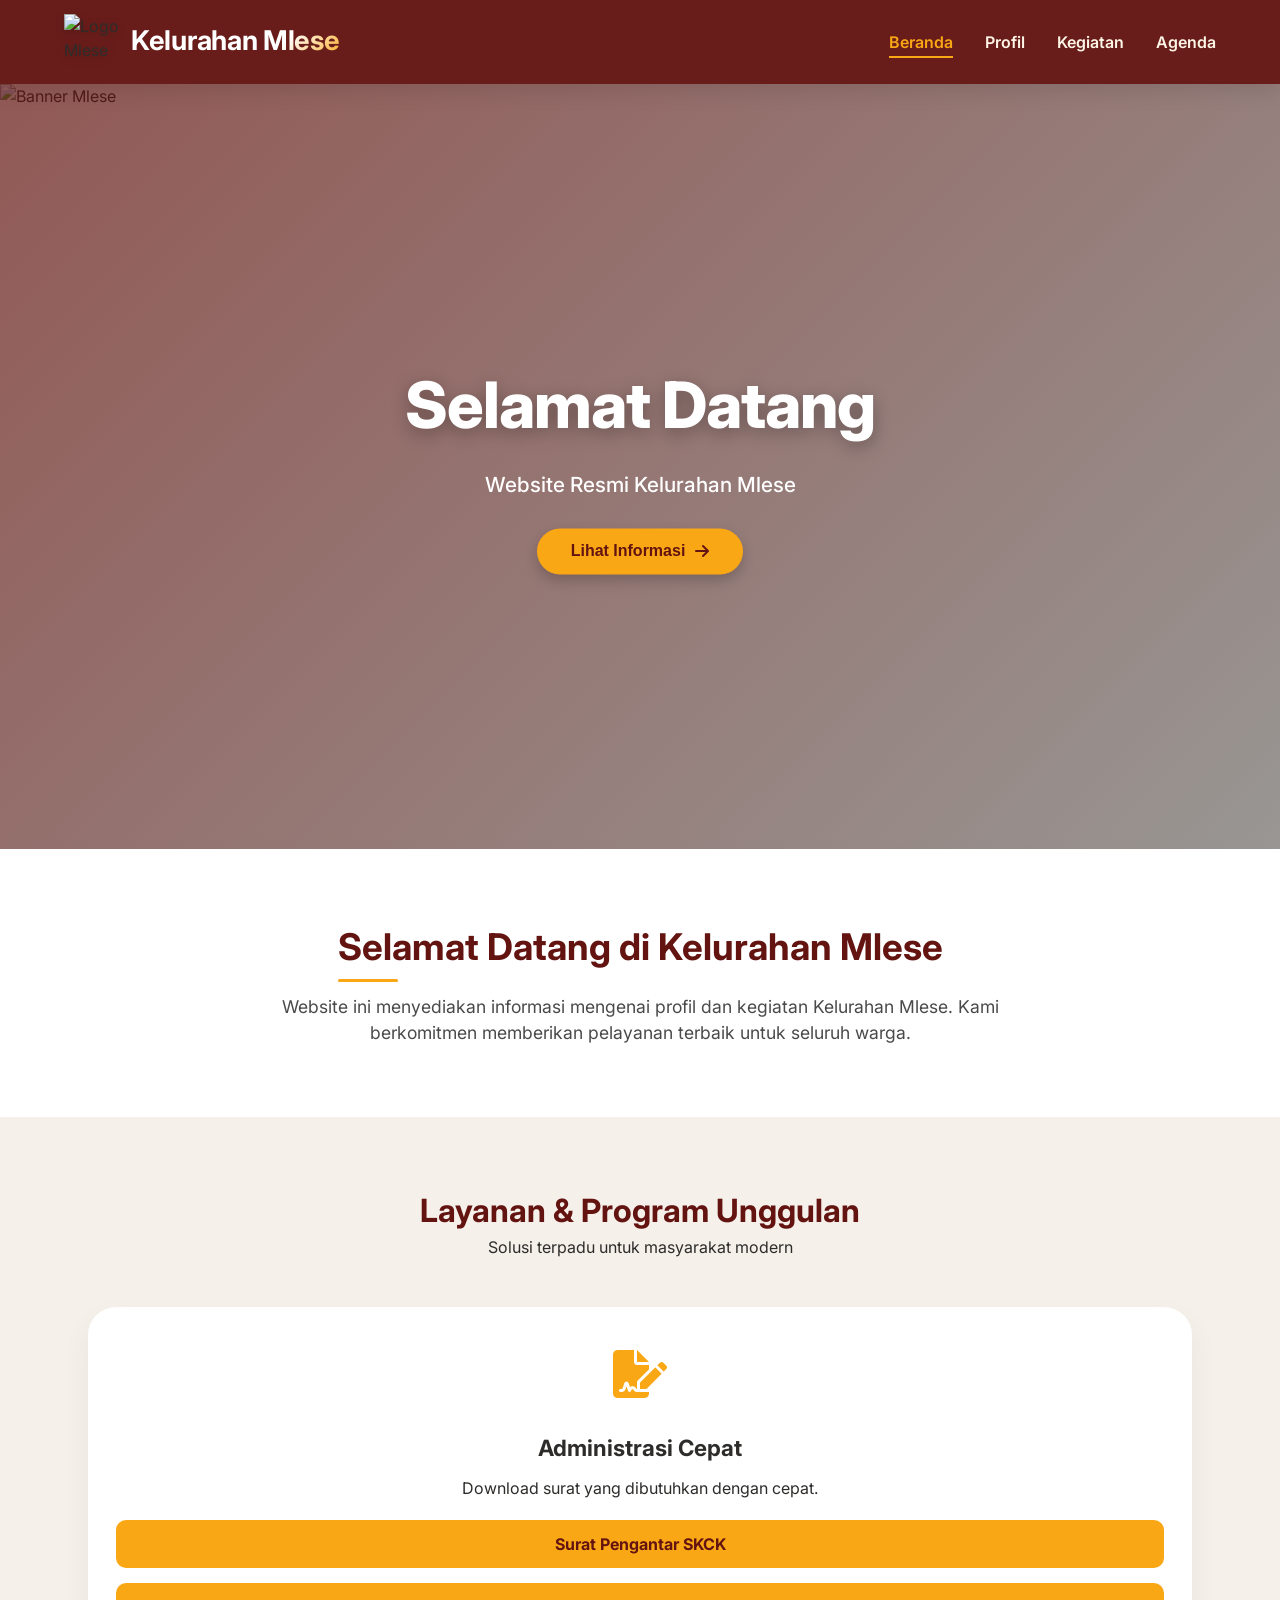
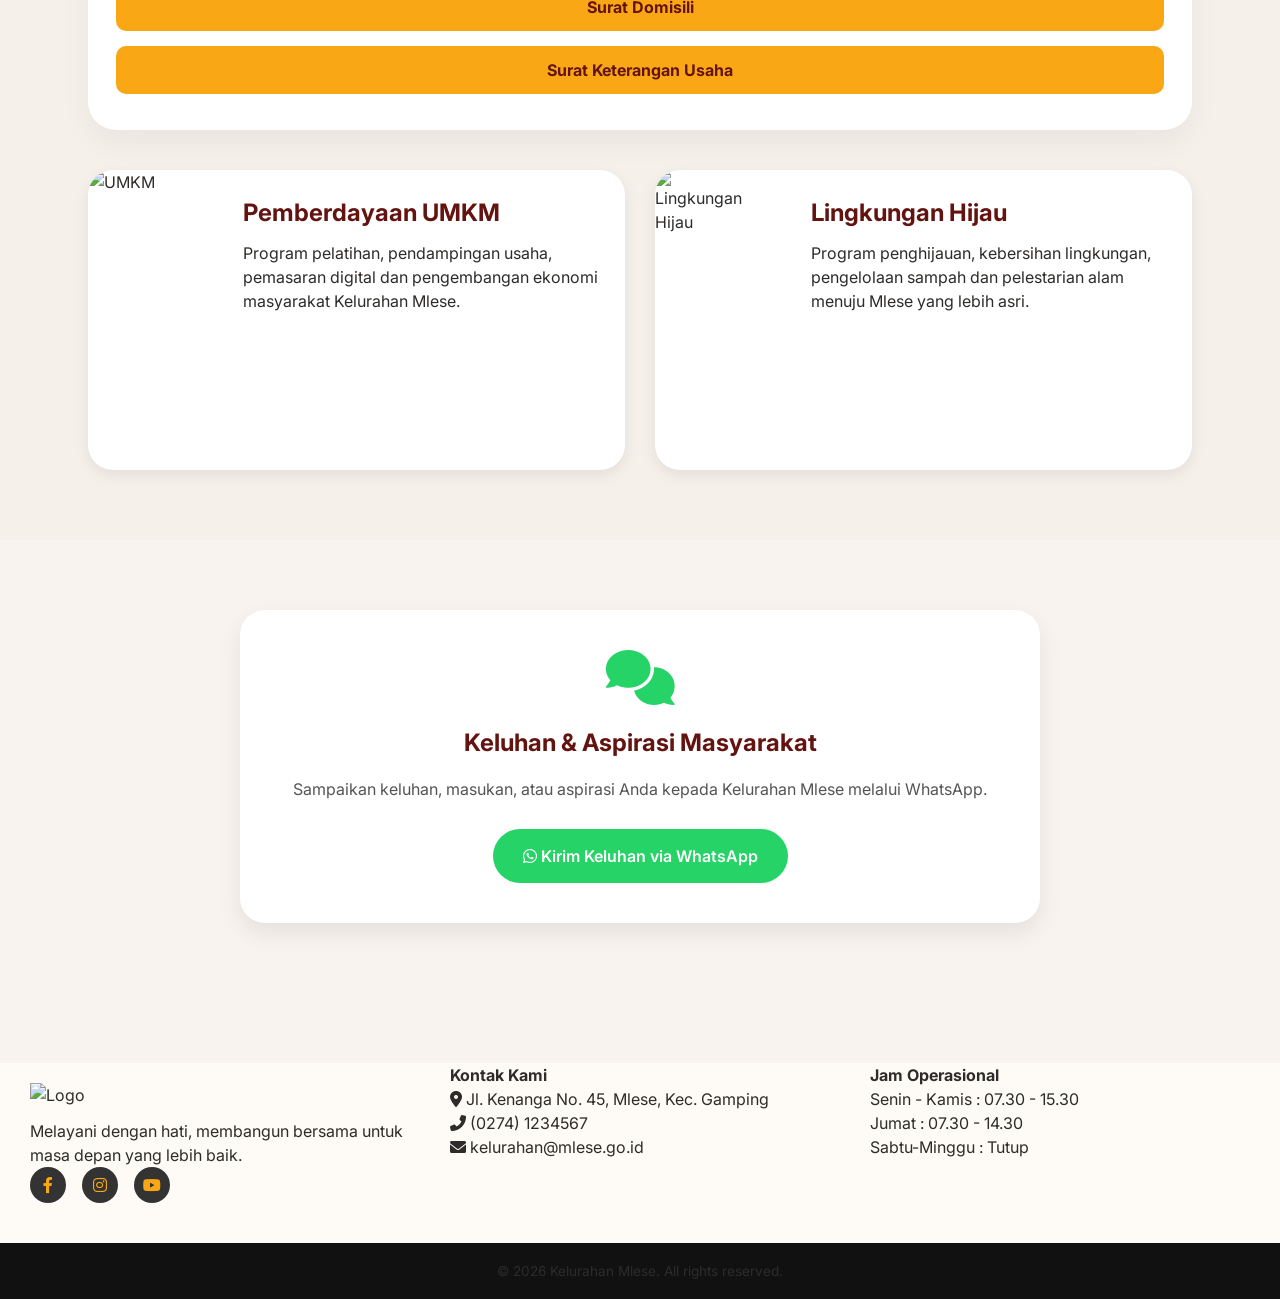
==== index.html @ a51179dd "Add files via upload" ====
<!DOCTYPE html>
<html lang="id">
<head>
    <meta charset="UTF-8">
    <meta name="viewport" content="width=device-width, initial-scale=1.0, viewport-fit=cover">
    <title>Kelurahan Mlese | Maju, Mandiri, Sejahtera</title>
    <link rel="icon" type="image/png" href="gambar/logo-mlese.png">
    <!-- Google Fonts + Font Awesome -->
    <link href="https://fonts.googleapis.com/css2?family=Inter:opsz,wght@14..32,300;14..32,400;14..32,600;14..32,700;14..32,800&display=swap" rel="stylesheet">
    <link rel="stylesheet" href="https://cdnjs.cloudflare.com/ajax/libs/font-awesome/6.0.0-beta3/css/all.min.css">
    <link rel="stylesheet" href="style.css">
</head>
<body>

    <header class="modern-header">
        <div class="logo">
            <img src="gambar/logo-mlese.png" alt="Logo Mlese">
            <h2>Kelurahan Mlese</h2>
        </div>
        <nav>
            <a href="index.html" class="nav-link">Beranda</a>
            <a href="profil.html" class="nav-link">Profil</a>
            <a href="kegiatan.html" class="nav-link">Kegiatan</a>
            <a href="agenda.html" class="nav-link">Agenda</a>
        </nav>
        <div class="hamburger" id="hamburger">
            <i class="fas fa-bars"></i>
        </div>
    </header>

    <section class="hero">
        <div class="hero-overlay"></div>
        <img src="gambar/banner.jpg" alt="Banner Mlese" class="hero-bg">
        <div class="hero-text animate-hero">
            <h1>Selamat Datang</h1>
            <p>Website Resmi Kelurahan Mlese</p>
            <button class="btn-primary" onclick="salam()">Lihat Informasi <i class="fas fa-arrow-right"></i></button>
        </div>
    </section>

    <section class="sambutan scroll-reveal">
        <div class="container">
            <h2><span class="accent-border">Selamat Datang</span> di Kelurahan Mlese</h2>
            <p>Website ini menyediakan informasi mengenai profil dan kegiatan Kelurahan Mlese. Kami berkomitmen memberikan pelayanan terbaik untuk seluruh warga.</p>
        </div>
    </section>

    <section class="layanan-modern scroll-reveal">

        <div class="container">

            <div class="section-header">
                <h3>Layanan & Program Unggulan</h3>
                <p>Solusi terpadu untuk masyarakat modern</p>
            </div>

            <!-- ADMINISTRASI CEPAT -->
            <div class="layanan-card">

                <div class="card-icon">
                    <i class="fas fa-file-signature"></i>
                </div>

                <h4>Administrasi Cepat</h4>

                <p>Download surat yang dibutuhkan dengan cepat.</p>

                <div class="surat-list">

                    <a href="surat/pengantar.pdf" download class="surat-btn">
                        Surat Pengantar SKCK
                    </a>

                    <a href="surat/domisili.pdf" download class="surat-btn">
                        Surat Domisili
                    </a>

                    <a href="surat/usaha.pdf" download class="surat-btn">
                        Surat Keterangan Usaha
                    </a>

                </div>

            </div>

            <!-- UMKM & LINGKUNGAN -->
            <div class="program-grid">

                <div class="program-card">

                    <img src="gambar/umkm.png" alt="UMKM">

                    <div class="program-content">
                        <h2>Pemberdayaan UMKM</h2>

                        <p>
                            Program pelatihan, pendampingan usaha,
                            pemasaran digital dan pengembangan ekonomi
                            masyarakat Kelurahan Mlese.
                        </p>
                    </div>

                </div>

                <div class="program-card">

                    <img src="gambar/lingkungan.jpg" alt="Lingkungan Hijau">

                    <div class="program-content">
                        <h2>Lingkungan Hijau</h2>

                        <p>
                            Program penghijauan, kebersihan lingkungan,
                            pengelolaan sampah dan pelestarian alam
                            menuju Mlese yang lebih asri.
                        </p>
                    </div>

                </div>

            </div>

        </div>

    </section>

    <!-- KELUHAN -->
    <section class="keluhan-section">

        <div class="container">

            <div class="keluhan-box">

                <i class="fas fa-comments keluhan-icon"></i>

                <h2>Keluhan & Aspirasi Masyarakat</h2>

                <p>
                    Sampaikan keluhan, masukan, atau aspirasi Anda kepada
                    Kelurahan Mlese melalui WhatsApp.
                </p>

                <a href="https://wa.me/6281228390840?text=Saya%20ingin%20mengeluh%20tentang%20"
                   target="_blank"
                   class="wa-keluhan-btn">

                    <i class="fab fa-whatsapp"></i>
                    Kirim Keluhan via WhatsApp

                </a>

            </div>

        </div>

   

    <footer class="modern-footer">
        </section>
        <div class="footer-container">
            <div class="footer-col">
                <img src="gambar/logo-mlese.png" alt="Logo" class="footer-logo">
                <p>Melayani dengan hati, membangun bersama untuk masa depan yang lebih baik.</p>
                <div class="social-icons">
                    <a href="#"><i class="fab fa-facebook-f"></i></a>
                    <a href="#"><i class="fab fa-instagram"></i></a>
                    <a href="#"><i class="fab fa-youtube"></i></a>
                </div>
            </div>
            <div class="footer-col">
                <h4>Kontak Kami</h4>
                <p><i class="fas fa-map-marker-alt"></i> Jl. Kenanga No. 45, Mlese, Kec. Gamping</p>
                <p><i class="fas fa-phone-alt"></i> (0274) 1234567</p>
                <p><i class="fas fa-envelope"></i> kelurahan@mlese.go.id</p>
            </div>
            <div class="footer-col">
                <h4>Jam Operasional</h4>
                <p>Senin - Kamis : 07.30 - 15.30</p>
                <p>Jumat : 07.30 - 14.30</p>
                <p>Sabtu-Minggu : Tutup</p>
            </div>
        </div>
        <div class="footer-bottom">
            <p>&copy; <span id="currentYear"></span> Kelurahan Mlese. All rights reserved.</p>
        </div>
    </footer>

    <script src="script.js"></script>
</body>
</html>
---- style.css ----
/* RESET MODERN & VARIABLES */
* {
    margin: 0;
    padding: 0;
    box-sizing: border-box;
}

:root {
    --primary-dark: #631411;
    --primary-hover: #821c18;
    --accent-gold: #FAA716;
    --accent-gold-light: #ffc44a;
    --bg-soft: #fefaf5;
    --gray-light: #f5f0ea;
    --text-dark: #2e2c2a;
    --shadow-sm: 0 12px 30px rgba(0,0,0,0.05);
    --shadow-md: 0 20px 35px -12px rgba(0,0,0,0.1);
    --transition-smooth: all 0.3s cubic-bezier(0.25, 0.46, 0.45, 0.94);
}

body {
    font-family: 'Inter', sans-serif;
    background: var(--bg-soft);
    color: var(--text-dark);
    line-height: 1.5;
    overflow-x: hidden;
}

.container {
    max-width: 1280px;
    margin: 0 auto;
    padding: 0 24px;
}

/* SMOOTH SCROLL */
html {
    scroll-behavior: smooth;
}

/* HEADER MODERN */
.modern-header {
    background: rgba(99,20,17,0.96);
    backdrop-filter: blur(2px);
    padding: 0.9rem 5%;
    display: flex;
    justify-content: space-between;
    align-items: center;
    position: sticky;
    top: 0;
    z-index: 1000;
    box-shadow: 0 8px 20px rgba(0,0,0,0.1);
    transition: var(--transition-smooth);
}

.logo {
    display: flex;
    align-items: center;
    gap: 12px;
}

.logo img {
    width: 55px;
    height: 55px;
    object-fit: contain;
    filter: drop-shadow(0 2px 4px rgba(0,0,0,0.2));
}

.logo h2 {
    color: white;
    font-size: 1.7rem;
    font-weight: 700;
    letter-spacing: -0.3px;
    background: linear-gradient(135deg, #fff 70%, #FAA716);
    background-clip: text;
    -webkit-background-clip: text;
    -webkit-text-fill-color: transparent;
    text-shadow: none;
}

nav a {
    color: #fef5e6;
    text-decoration: none;
    margin-left: 28px;
    font-weight: 600;
    transition: var(--transition-smooth);
    position: relative;
    padding-bottom: 6px;
}

nav a:after {
    content: '';
    position: absolute;
    width: 0%;
    height: 2px;
    background: var(--accent-gold);
    bottom: 0;
    left: 0;
    transition: 0.25s ease;
}

nav a:hover:after, nav a.active:after {
    width: 100%;
}

nav a:hover, nav a.active {
    color: var(--accent-gold);
}

.hamburger {
    display: none;
    font-size: 28px;
    color: white;
    cursor: pointer;
}

/* HERO MODERN */
.hero {
    position: relative;
    height: 85vh;
    min-height: 550px;
    overflow: hidden;
}

.hero-bg {
    width: 100%;
    height: 100%;
    object-fit: cover;
    animation: zoomSlow 20s ease infinite;
}

.hero-overlay {
    position: absolute;
    top: 0;
    left: 0;
    width: 100%;
    height: 100%;
    background: linear-gradient(135deg, rgba(99,20,17,0.7) 0%, rgba(0,0,0,0.4) 100%);
    z-index: 1;
}

.hero-text {
    position: absolute;
    top: 50%;
    left: 50%;
    transform: translate(-50%, -50%);
    text-align: center;
    z-index: 2;
    width: 90%;
    color: white;
}

.hero-text h1 {
    font-size: 4rem;
    font-weight: 800;
    letter-spacing: -1px;
    text-shadow: 0 5px 18px rgba(0,0,0,0.3);
    margin-bottom: 16px;
}

.hero-text p {
    font-size: 1.3rem;
    margin-bottom: 28px;
    font-weight: 500;
}

.btn-primary {
    background: var(--accent-gold);
    border: none;
    padding: 14px 34px;
    font-size: 1rem;
    font-weight: 700;
    border-radius: 50px;
    color: var(--primary-dark);
    cursor: pointer;
    transition: 0.25s;
    box-shadow: 0 6px 14px rgba(0,0,0,0.2);
    display: inline-flex;
    align-items: center;
    gap: 10px;
}

.btn-primary:hover {
    background: #ffb82e;
    transform: translateY(-3px);
    box-shadow: 0 12px 20px rgba(0,0,0,0.2);
}

/* Animations */
@keyframes zoomSlow {
    0% { transform: scale(1); }
    100% { transform: scale(1.08); }
}

.animate-hero {
    animation: fadeUp 0.8s ease-out forwards;
}

@keyframes fadeUp {
    from { opacity: 0; transform: translate(-50%, 40%); }
    to { opacity: 1; transform: translate(-50%, -50%); }
}

/* SCROLL REVEAL */
.scroll-reveal {
    opacity: 0;
    transform: translateY(35px);
    transition: opacity 0.7s ease, transform 0.7s ease;
}

.scroll-reveal.revealed {
    opacity: 1;
    transform: translateY(0);
}

/* SAMBUTAN & SECTION */
.sambutan {
    text-align: center;
    background: white;
    padding: 70px 10%;
    box-shadow: var(--shadow-sm);
}

.sambutan h2 {
    color: var(--primary-dark);
    font-size: 2.3rem;
    margin-bottom: 18px;
}

.accent-border {
    position: relative;
    display: inline-block;
}

.accent-border:after {
    content: '';
    position: absolute;
    bottom: -8px;
    left: 0;
    width: 60px;
    height: 3px;
    background: var(--accent-gold);
    border-radius: 4px;
}

.sambutan p {
    max-width: 800px;
    margin: 20px auto 0;
    font-size: 1.1rem;
    color: #4a4a4a;
}

/* LAYANAN GRID MODERN */
.layanan-modern {
    background: var(--gray-light);
    padding: 70px 5%;
}

.section-header {
    text-align: center;
    margin-bottom: 48px;
}

.section-header h3 {
    font-size: 2rem;
    color: var(--primary-dark);
    font-weight: 700;
}

.layanan-grid {
    display: flex;
    gap: 30px;
    justify-content: center;
    flex-wrap: wrap;
}

.layanan-card {
    background: white;
    padding: 32px 28px;
    border-radius: 28px;
    text-align: center;
    flex: 1;
    min-width: 240px;
    transition: var(--transition-smooth);
    box-shadow: var(--shadow-sm);
    border-bottom: 4px solid transparent;
}

.layanan-card:hover {
    transform: translateY(-8px);
    border-bottom-color: var(--accent-gold);
    box-shadow: var(--shadow-md);
}

.card-icon {
    font-size: 3rem;
    color: var(--accent-gold);
    margin-bottom: 20px;
}

.layanan-card h4 {
    font-size: 1.4rem;
    margin-bottom: 12px;
}

/* PROFIL PAGE */
.page-title {
    background: linear-gradient(105deg, #631411 0%, #8f2a25 100%);
    color: white;
    padding: 60px 0;
    text-align: center;
}

.page-title h1 {
    font-size: 2.8rem;
    font-weight: 700;
}

.profil-section {
    padding: 70px 0;
}

.profil-card-modern {
    display: flex;
    gap: 48px;
    background: white;
    border-radius: 32px;
    overflow: hidden;
    box-shadow: var(--shadow-md);
    padding: 32px;
    flex-wrap: wrap;
}

.profil-img-wrapper {
    flex: 1.2;
    min-width: 240px;
}

.profil-img-wrapper img {
    width: 100%;
    border-radius: 24px;
    object-fit: cover;
    box-shadow: 0 10px 20px rgba(0,0,0,0.1);
}

.img-caption {
    text-align: center;
    margin-top: 10px;
    font-weight: 600;
    color: var(--primary-dark);
}

.profil-detail {
    flex: 2;
}

.profil-detail h3 {
    font-size: 1.8rem;
    color: var(--primary-dark);
    margin-bottom: 18px;
}

.visi-misi {
    margin-top: 30px;
    display: flex;
    gap: 25px;
    flex-wrap: wrap;
}

.vm-card {
    background: #fef3e4;
    padding: 20px;
    border-radius: 20px;
    flex: 1;
}

.vm-card h4 i {
    color: var(--accent-gold);
    margin-right: 8px;
}

.vm-card ul {
    list-style: none;
    margin-top: 12px;
}

.vm-card ul li {
    margin-bottom: 10px;
    display: flex;
    align-items: center;
    gap: 8px;
}

.nilai-budaya {
    background: white;
    padding: 50px 0;
}

.nilai-grid {
    display: flex;
    gap: 30px;
    justify-content: center;
    text-align: center;
}

.nilai-item i {
    font-size: 2.8rem;
    color: var(--accent-gold);
}

/* KEGIATAN MODERN */
.kegiatan-modern {
    padding: 70px 0;
}

.galeri-grid {
    display: flex;
    gap: 32px;
    justify-content: center;
    flex-wrap: wrap;
}

.foto-card {
    width: 340px;
    background: white;
    border-radius: 28px;
    overflow: hidden;
    transition: all 0.35s ease;
    box-shadow: 0 15px 25px -10px rgba(0,0,0,0.08);
}

.foto-card:hover {
    transform: translateY(-12px);
    box-shadow: 0 25px 35px -12px rgba(0,0,0,0.2);
}

.foto-img {
    position: relative;
    overflow: hidden;
    height: 240px;
}

.foto-img img {
    width: 100%;
    height: 100%;
    object-fit: cover;
    transition: transform 0.5s;
}

.foto-card:hover .foto-img img {
    transform: scale(1.05);
}

.overlay-icon {
    position: absolute;
    top: 0;
    left: 0;
    width: 100%;
    height: 100%;
    background: rgba(99,20,17,0.4);
    display: flex;
    align-items: center;
    justify-content: center;
    opacity: 0;
    transition: 0.3s;
    color: white;
    font-size: 2rem;
}

.foto-card:hover .overlay-icon {
    opacity: 1;
}

.foto-caption {
    padding: 20px;
}

.foto-caption h4 {
    font-size: 1.3rem;
    color: var(--primary-dark);
}

.tanggal {
    display: inline-block;
    margin-top: 12px;
    font-size: 0.8rem;
    color: #777;
}

.more-kegiatan {
    text-align: center;
    margin-top: 50px;
    background: #f0e8de;
    padding: 20px;
    border-radius: 60px;
}

/* FOOTER MODERN */
.modern-footer{
    margin-top:70px;
}

.footer-container {
    max-width: 1280px;
    margin: 0 auto;
    display: flex;
    flex-wrap: wrap;
    justify-content: space-between;
    gap: 40px;
    padding: 0 30px 40px;
}

.footer-col {
    flex: 1;
    min-width: 200px;
}

.footer-logo {
    width: 60px;
    margin-bottom: 12px;
    margin-top:20px;
}

.social-icons a {
    display: inline-block;
    background: #333;
    color: #FAA716;
    margin-right: 12px;
    width: 36px;
    height: 36px;
    border-radius: 50%;
    text-align: center;
    line-height: 36px;
    transition: 0.2s;
}

.social-icons a:hover {
    background: #FAA716;
    color: #1c1c1c;
}

.footer-bottom {
    background: #111;
    text-align: center;
    padding: 18px;
    font-size: 0.85rem;
}

/* RESPONSIVE */
@media (max-width: 850px) {
    .modern-header nav {
        display: none;
    }
    .hamburger {
        display: block;
    }
    .hero-text h1 {
        font-size: 2.5rem;
    }
    .layanan-grid, .nilai-grid {
        flex-direction: column;
        align-items: center;
    }
    .profil-card-modern {
        flex-direction: column;
    }
    .galeri-grid {
        gap: 20px;
    }
}

/* Responsive nav show with JS (simple) */
@media (max-width: 850px) {
    .modern-header nav.show {
        display: flex;
        flex-direction: column;
        position: absolute;
        top: 80px;
        left: 0;
        background: #631411;
        width: 100%;
        padding: 20px;
        gap: 15px;
        text-align: center;
        backdrop-filter: blur(10px);
        z-index: 999;
    }
    .modern-header nav.show a {
        margin: 6px 0;
    }
}
/* =========================
   POSTER KEGIATAN
========================= */

.poster-section{
    width:100%;
    padding:40px 20px;
}

.poster-title{
    text-align:center;
    font-size:2rem;
    color:#631411;
    margin-bottom:30px;
    font-weight:700;
}

.galeri-poster{
    width:100%;
    display:flex;
    justify-content:space-between;
    gap:20px;
}

.poster{
    flex:1;
    background:white;
    border-radius:24px;
    overflow:hidden;
    box-shadow:0 10px 25px rgba(0,0,0,0.08);
    transition:0.3s;
    padding:30px;
}

.poster:hover{
    transform:translateY(-10px);
    box-shadow:0 20px 35px rgba(0,0,0,0.15);
}

.poster img{
    width:100%;
    height:650px;
    object-fit:cover;
    display:block;
}

/* HP */
@media (max-width:850px){

    .galeri-poster{
        flex-direction:column;
    }

    .poster{
        width:100%;
    }

    .poster img{
        height:auto;
    }

}
/* SURAT DOWNLOAD */

.surat-list{
    margin-top:20px;
    display:flex;
    flex-direction:column;
    gap:10px;
}

.surat-btn{
    background:#FAA716;
    color:#631411;
    text-decoration:none;
    padding:12px;
    border-radius:10px;
    font-weight:600;
    transition:0.3s;
}

.surat-btn:hover{
    background:#631411;
    color:white;
}

/* PROGRAM */

.program-section{
    padding:60px 5%;
}

.program-card{
    display:flex;
    gap:30px;
    background:white;
    border-radius:25px;
    overflow:hidden;
    box-shadow:0 10px 25px rgba(0,0,0,0.08);
}

.program-card img{
    width:500px;
    height:400px;
    object-fit:cover;
}

.program-text{
    padding:30px;
    display:flex;
    flex-direction:column;
    justify-content:center;
}

.program-text h2{
    color:#631411;
    margin-bottom:15px;
}

@media(max-width:850px){

    .program-card{
        flex-direction:column;
    }

    .program-card img{
        width:100%;
    }

}
/* ADMINISTRASI CEPAT */

.surat-list{
    margin-top:20px;
    display:flex;
    justify-content:center;
    gap:15px;
    flex-wrap:wrap;
}

.surat-btn{
    background:#FAA716;
    color:#631411;
    text-decoration:none;
    padding:12px 20px;
    border-radius:10px;
    font-weight:bold;
    transition:0.3s;
}

.surat-btn:hover{
    background:#631411;
    color:white;
}

/* UMKM & LINGKUNGAN */

.program-grid{
    display:flex;
    gap:30px;
    margin-top:40px;
}

.program-card{
    flex:1;
    background:white;
    border-radius:25px;
    overflow:hidden;
    box-shadow:0 5px 15px rgba(0,0,0,0.08);
}

.program-card img{
    width: 250px;;
    height:300px;
    object-fit:cover;
}

.program-content{
    padding:25px;
}

.program-content h2{
    color:#631411;
    margin-bottom:10px;
}

@media(max-width:850px){

    .program-grid{
        flex-direction:column;
    }

}
/* ===================================
   PROFIL BACKGROUND KANTOR DESA
=================================== */

.profil-section{
    position: relative;
    padding: 80px 0;

    background-image:
    linear-gradient(
        rgba(255,255,255,0.45),
        rgba(255,255,255,0.45)
    ),
    url("gambar/kantor-desa..png");

    background-size: cover;
    background-position: center;
    background-repeat: no-repeat;
    background-attachment: fixed;

    overflow: hidden;
}

/* Card utama */

.profil-card-modern{
    position: relative;
    z-index: 2;

    background: rgba(255,255,255,0.72);

    backdrop-filter: blur(12px);
    -webkit-backdrop-filter: blur(12px);

    border: 1px solid rgba(255,255,255,0.4);

    border-radius: 30px;

    box-shadow:
    0 10px 40px rgba(0,0,0,0.15);
}

/* Card visi misi */

.vm-card{
    background: rgba(255,255,255,0.55);

    backdrop-filter: blur(8px);
    -webkit-backdrop-filter: blur(8px);

    border: 1px solid rgba(255,255,255,0.3);

    transition: 0.3s ease;
}

.vm-card:hover{
    transform: translateY(-5px);

    background: rgba(255,255,255,0.7);
}

/* Gambar struktur desa */

.profil-img-wrapper img{
    border-radius: 20px;

    box-shadow:
    0 15px 35px rgba(0,0,0,0.2);
}

/* Judul sambutan */

.profil-detail h3{
    color: #631411;
    font-size: 2rem;
    margin-bottom: 20px;
}

/* Caption gambar */

.img-caption{
    margin-top: 15px;
    text-align: center;
    font-weight: 700;
    color: #631411;
}

/* Responsive */

@media(max-width:850px){

    .profil-section{
        background-attachment: scroll;
    }

    .profil-card-modern{
        padding: 20px;
    }
}
.download-btn {
    display: block;
    text-align: center;
    background: #631411;
    color: white;
    text-decoration: none;
    padding: 12px;
    font-weight: 600;
    transition: 0.3s;
}

    .download-btn:hover {
        background: #FAA716;
        color: #631411;
    }
/* =========================
   KELUHAN MASYARAKAT
========================= */

.keluhan-section {
    padding: 70px 5%;
    background: #f8f3ee;
}

.keluhan-box {
    max-width: 800px;
    margin: auto;
    background: #ffffff;
    padding: 40px;
    text-align: center;
    border-radius: 25px;
    box-shadow: 0 10px 25px rgba(0,0,0,0.08);
}

.keluhan-icon {
    font-size: 55px;
    color: #25D366;
    margin-bottom: 20px;
}

.keluhan-box h2 {
    color: #631411;
    margin-bottom: 15px;
}

.keluhan-box p {
    color: #555;
    margin-bottom: 25px;
    line-height: 1.7;
}

.wa-keluhan-btn {
    display: inline-block;
    background: #25D366;
    color: white;
    text-decoration: none;
    padding: 15px 30px;
    border-radius: 50px;
    font-weight: 600;
    transition: all 0.3s ease;
}

    .wa-keluhan-btn:hover {
        transform: translateY(-3px);
        box-shadow: 0 8px 20px rgba(37,211,102,0.3);
    }
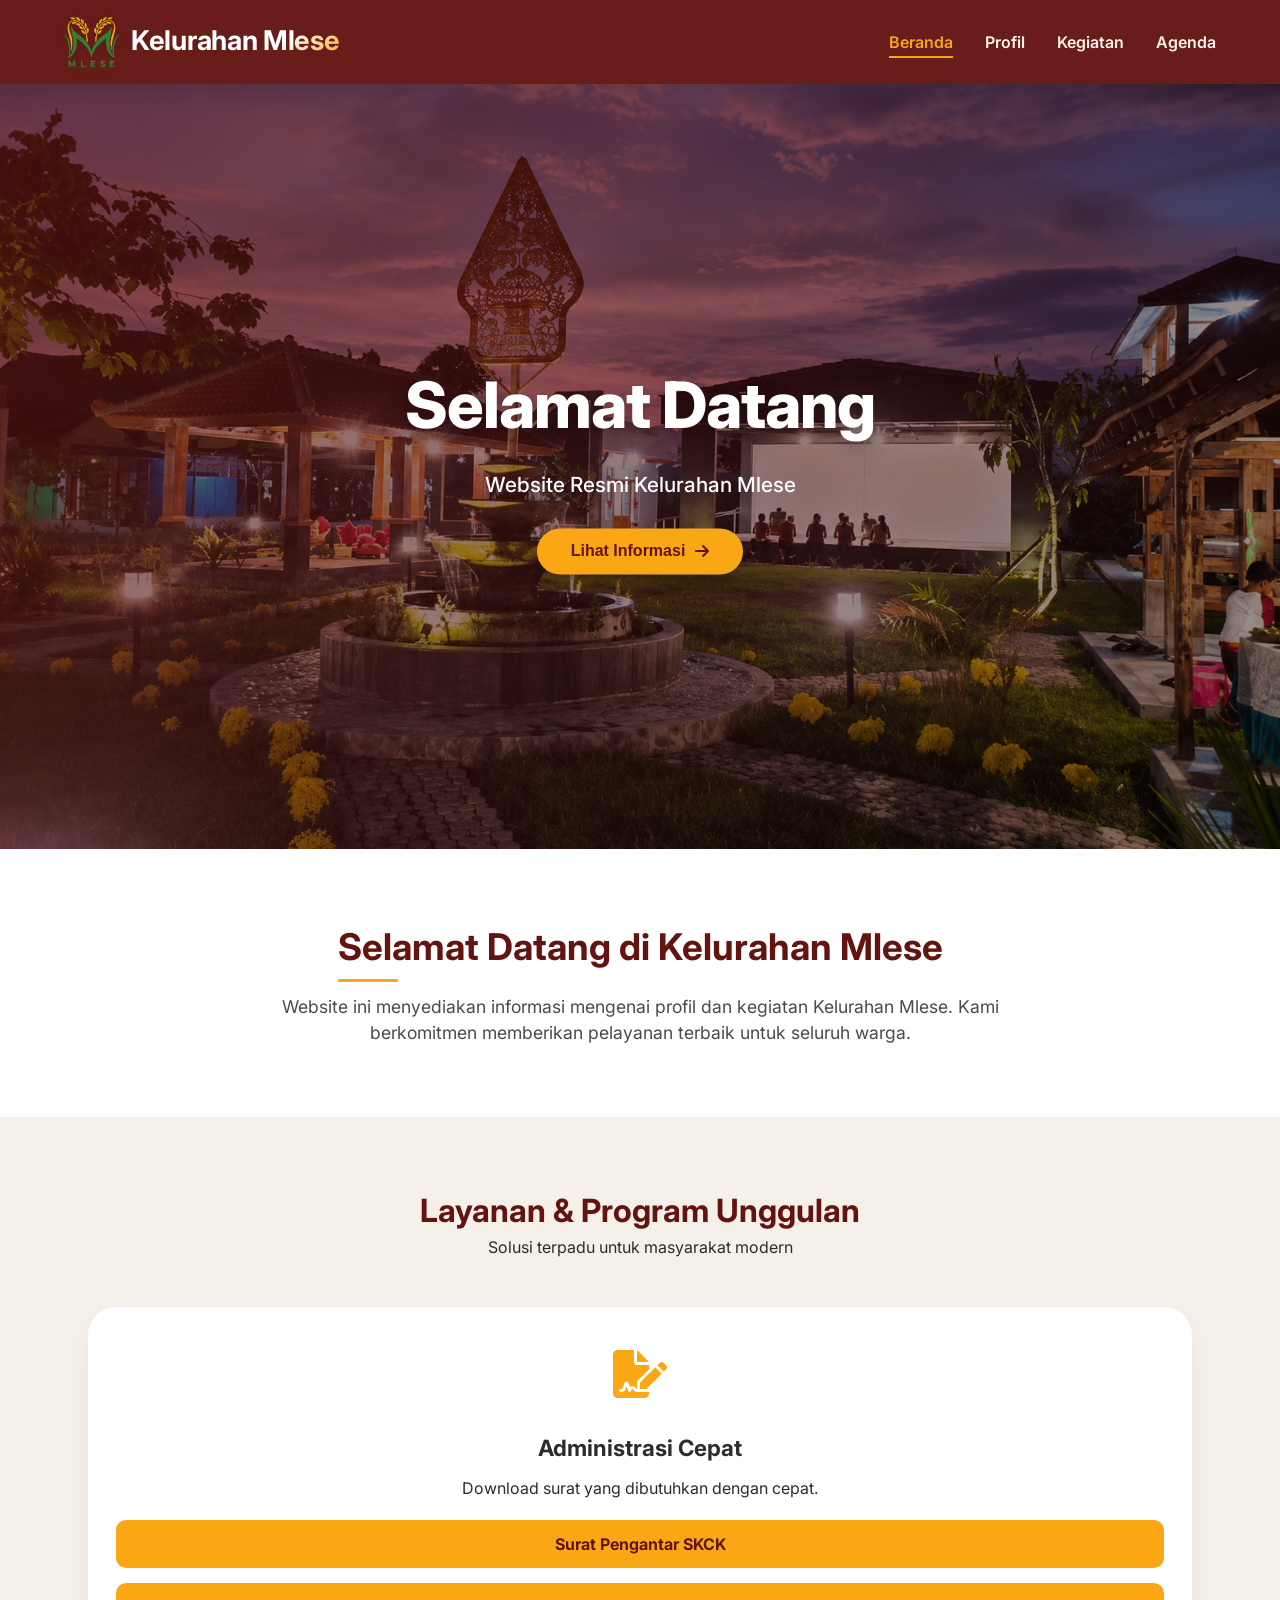
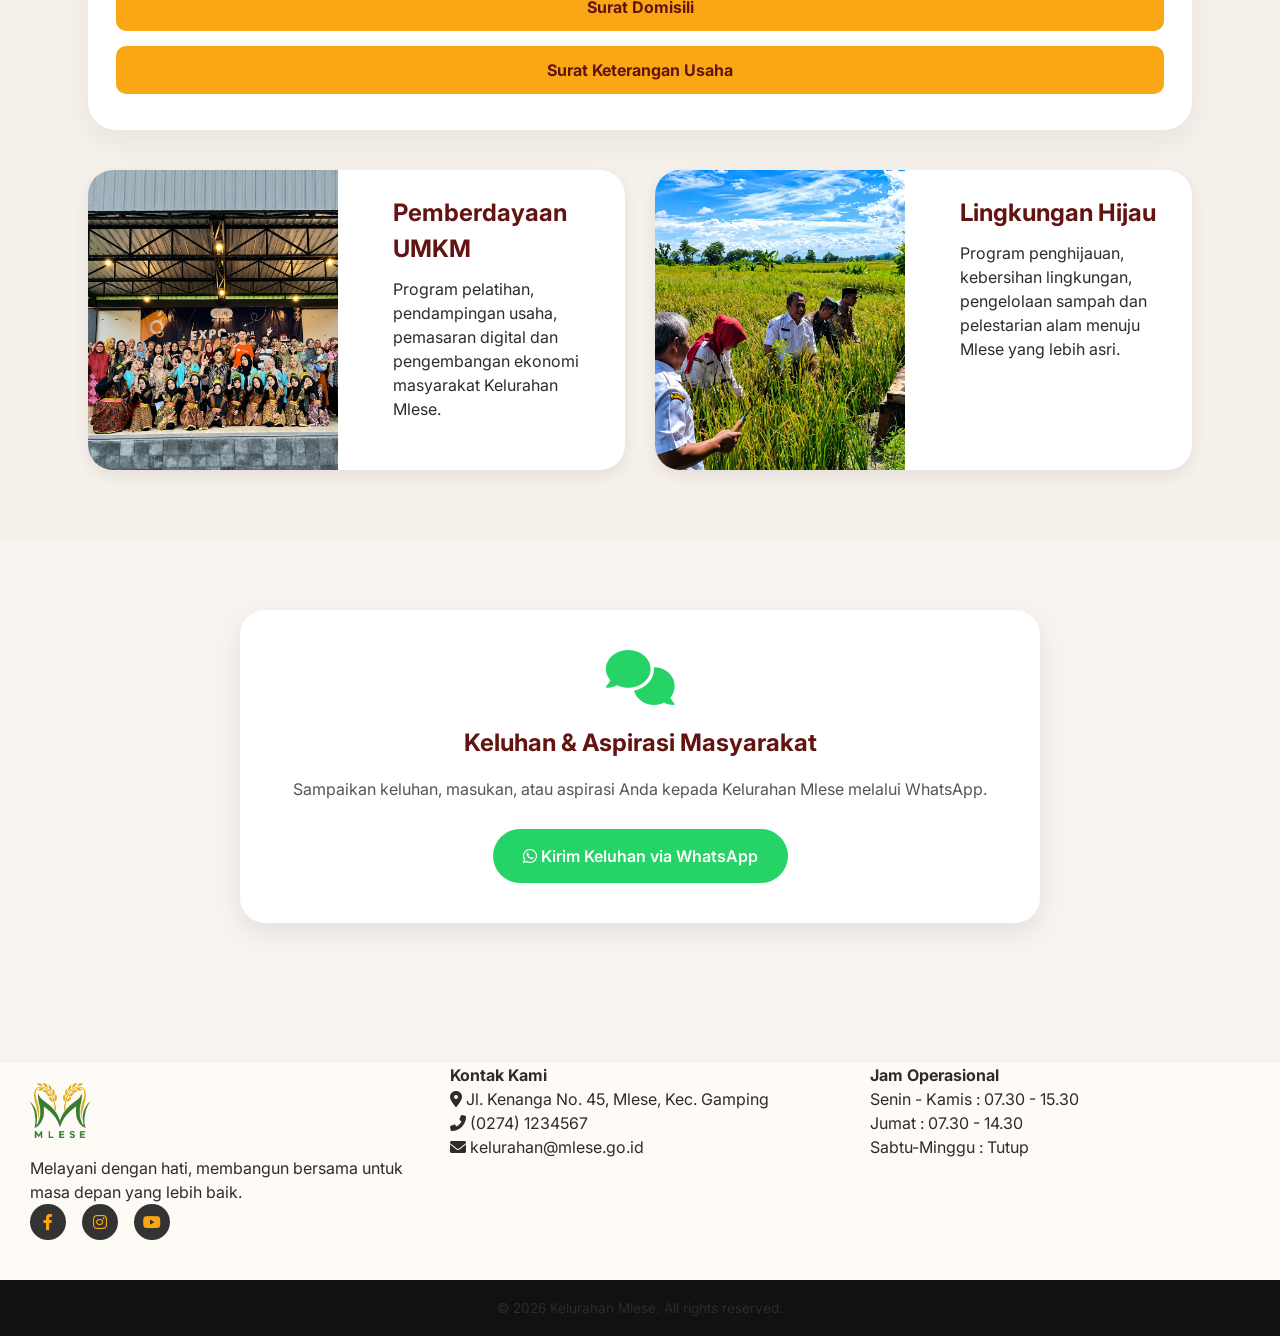
==== commit 2c66bd93: "Update index.html" ====
--- a/index.html
+++ b/index.html
@@ -4,7 +4,7 @@
     <meta charset="UTF-8">
     <meta name="viewport" content="width=device-width, initial-scale=1.0, viewport-fit=cover">
     <title>Kelurahan Mlese | Maju, Mandiri, Sejahtera</title>
-    <link rel="icon" type="image/png" href="gambar/logo-mlese.png">
+    <link rel="icon" type="image/png" href="logo-mlese.png">
     <!-- Google Fonts + Font Awesome -->
     <link href="https://fonts.googleapis.com/css2?family=Inter:opsz,wght@14..32,300;14..32,400;14..32,600;14..32,700;14..32,800&display=swap" rel="stylesheet">
     <link rel="stylesheet" href="https://cdnjs.cloudflare.com/ajax/libs/font-awesome/6.0.0-beta3/css/all.min.css">
@@ -14,7 +14,7 @@
 
     <header class="modern-header">
         <div class="logo">
-            <img src="gambar/logo-mlese.png" alt="Logo Mlese">
+            <img src="logo-mlese.png" alt="Logo Mlese">
             <h2>Kelurahan Mlese</h2>
         </div>
         <nav>
@@ -30,7 +30,7 @@
 
     <section class="hero">
         <div class="hero-overlay"></div>
-        <img src="gambar/banner.jpg" alt="Banner Mlese" class="hero-bg">
+        <img src="banner.jpg" alt="Banner Mlese" class="hero-bg">
         <div class="hero-text animate-hero">
             <h1>Selamat Datang</h1>
             <p>Website Resmi Kelurahan Mlese</p>
@@ -67,15 +67,15 @@
 
                 <div class="surat-list">
 
-                    <a href="surat/pengantar.pdf" download class="surat-btn">
+                    <a href="pengantar.pdf" download class="surat-btn">
                         Surat Pengantar SKCK
                     </a>
 
-                    <a href="surat/domisili.pdf" download class="surat-btn">
+                    <a href="domisili.pdf" download class="surat-btn">
                         Surat Domisili
                     </a>
 
-                    <a href="surat/usaha.pdf" download class="surat-btn">
+                    <a href="usaha.pdf" download class="surat-btn">
                         Surat Keterangan Usaha
                     </a>
 
@@ -88,7 +88,7 @@
 
                 <div class="program-card">
 
-                    <img src="gambar/umkm.png" alt="UMKM">
+                    <img src="umkm.png" alt="UMKM">
 
                     <div class="program-content">
                         <h2>Pemberdayaan UMKM</h2>
@@ -104,7 +104,7 @@
 
                 <div class="program-card">
 
-                    <img src="gambar/lingkungan.jpg" alt="Lingkungan Hijau">
+                    <img src="lingkungan.jpg" alt="Lingkungan Hijau">
 
                     <div class="program-content">
                         <h2>Lingkungan Hijau</h2>
@@ -159,7 +159,7 @@
         </section>
         <div class="footer-container">
             <div class="footer-col">
-                <img src="gambar/logo-mlese.png" alt="Logo" class="footer-logo">
+                <img src="logo-mlese.png" alt="Logo" class="footer-logo">
                 <p>Melayani dengan hati, membangun bersama untuk masa depan yang lebih baik.</p>
                 <div class="social-icons">
                     <a href="#"><i class="fab fa-facebook-f"></i></a>
@@ -187,4 +187,4 @@
 
     <script src="script.js"></script>
 </body>
-</html>+</html>
